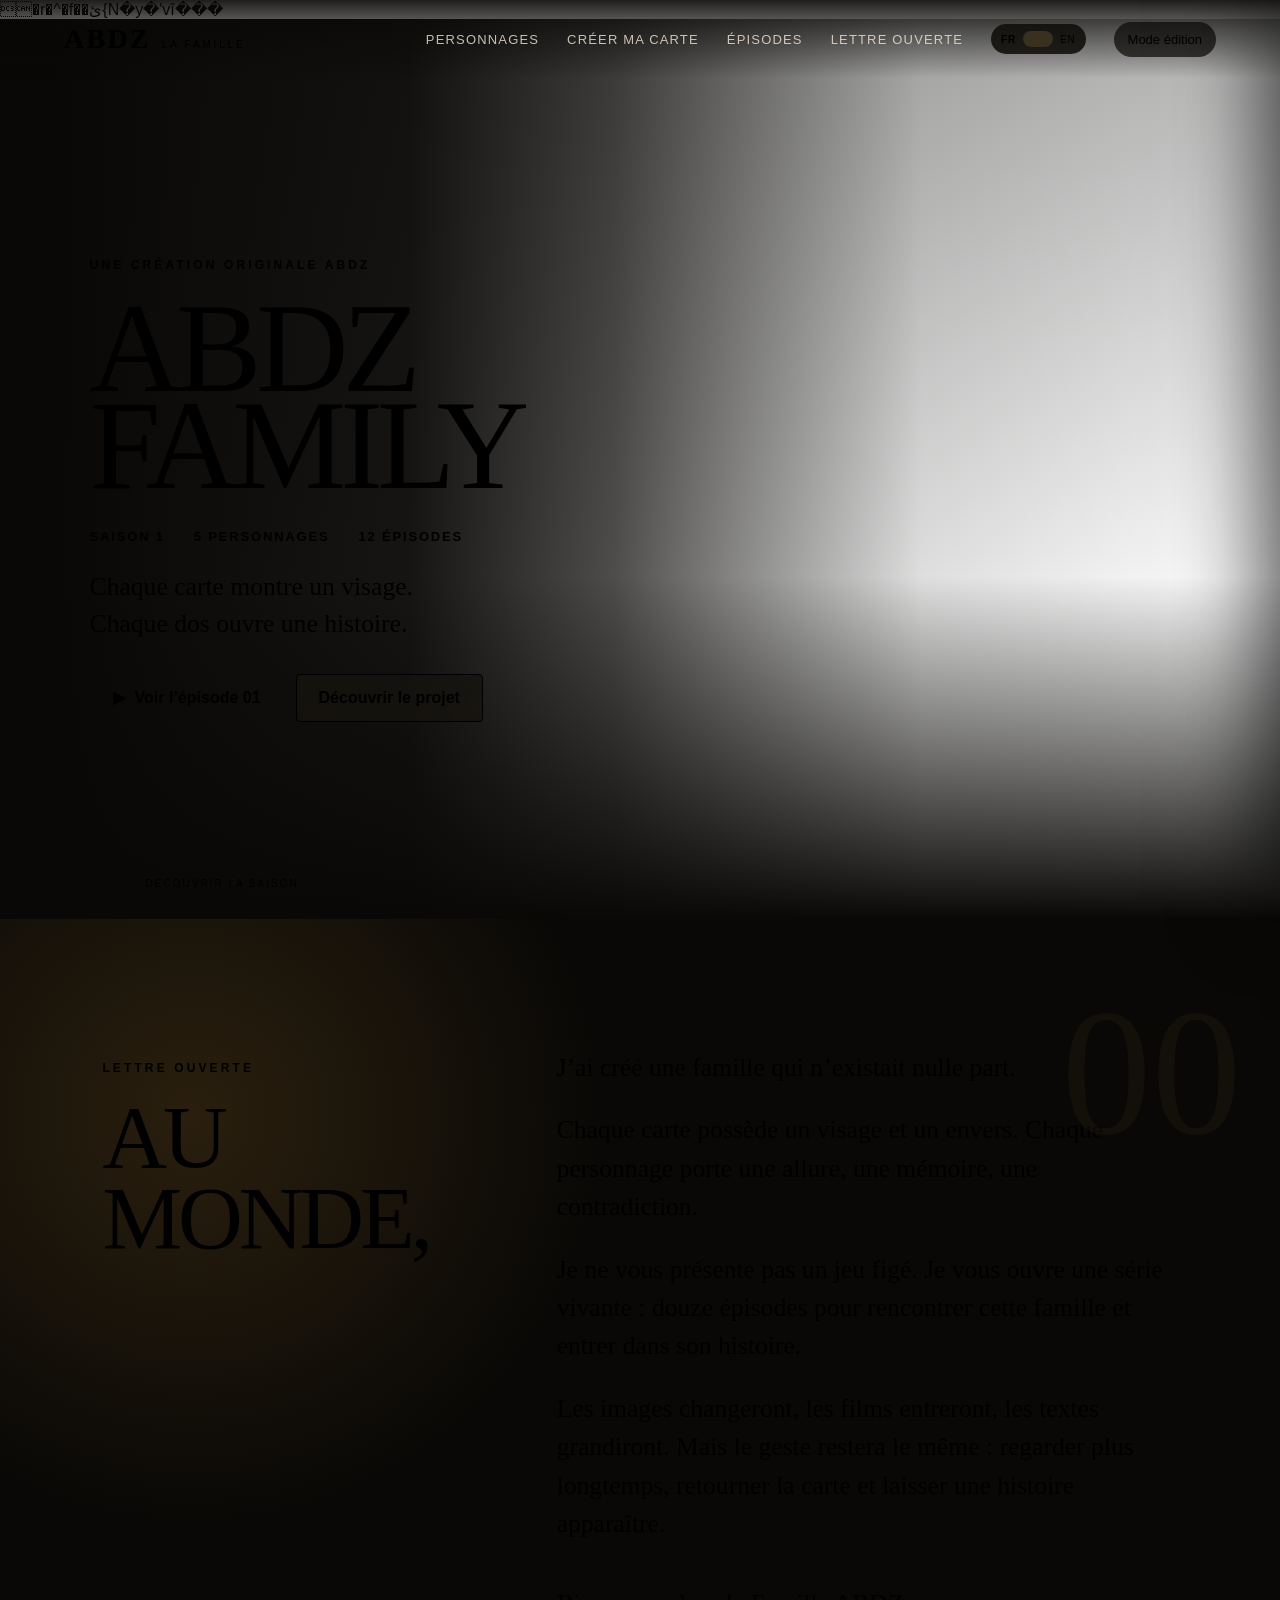
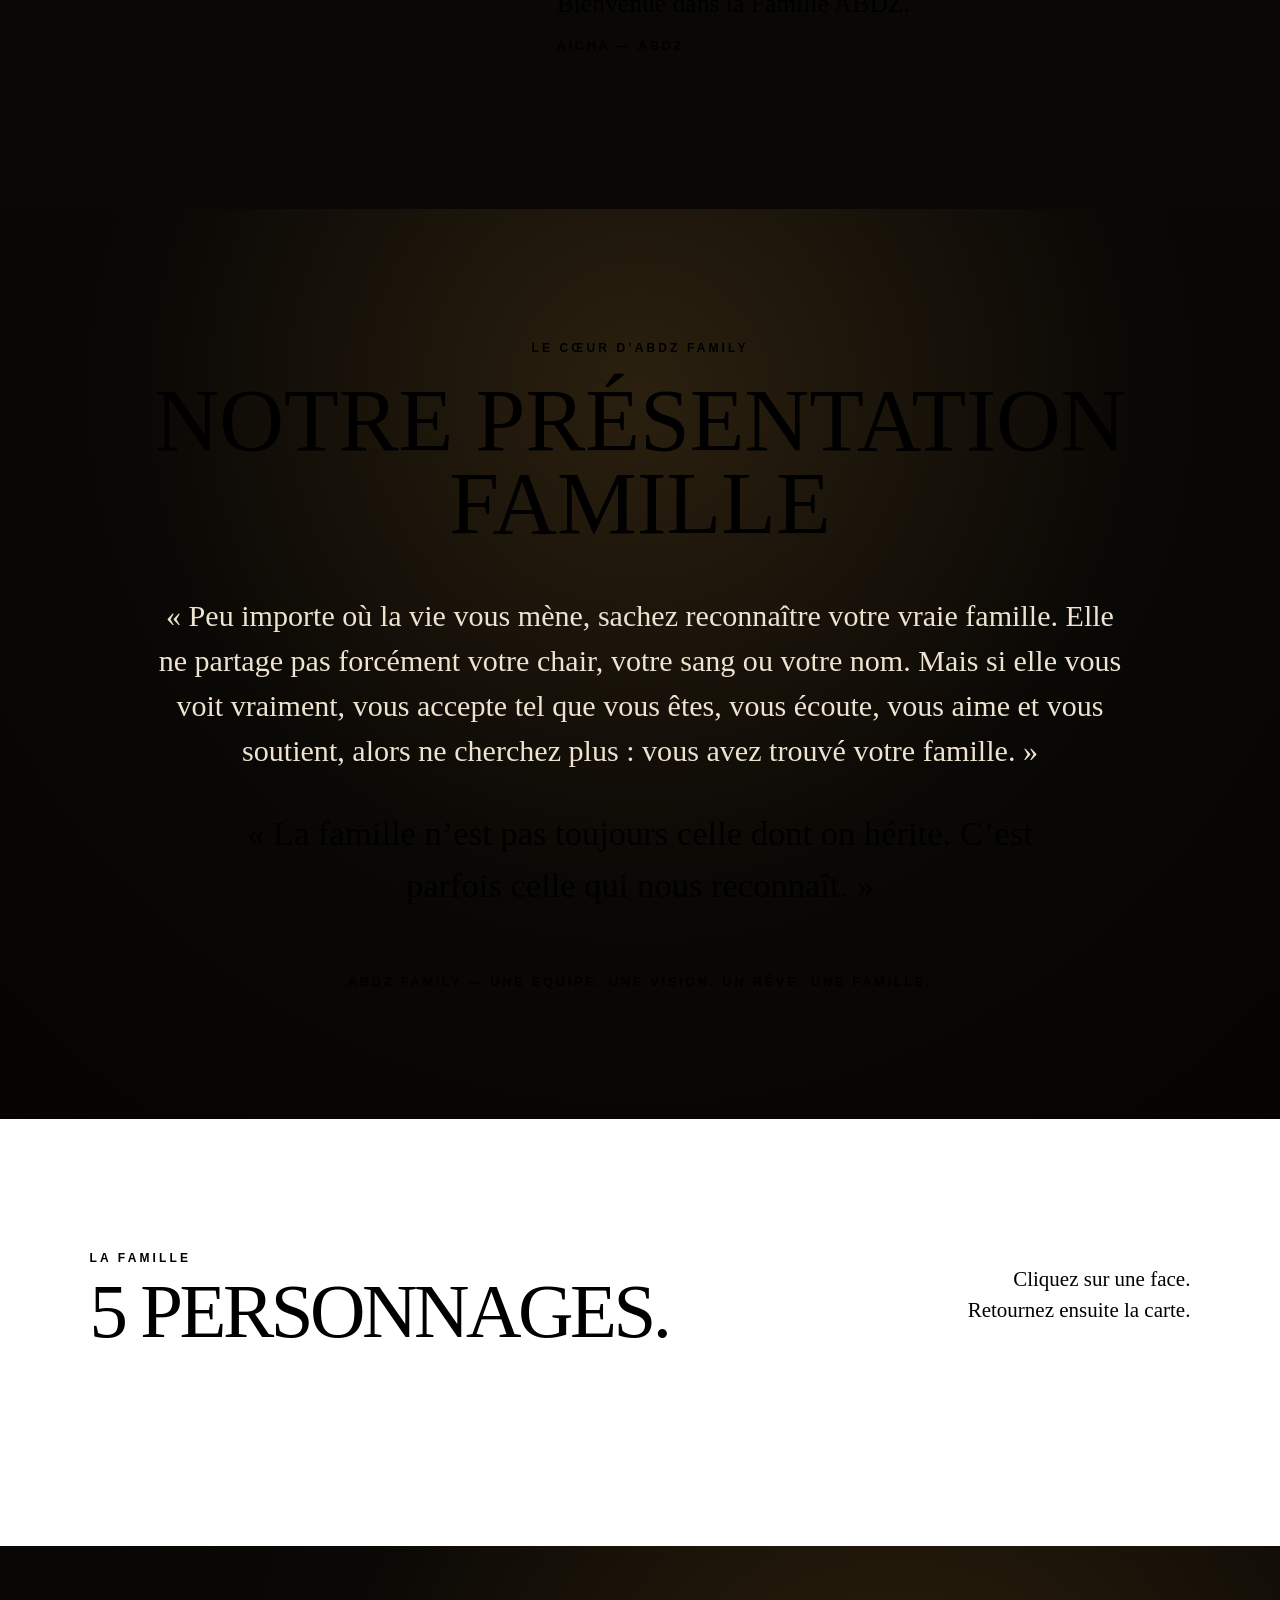
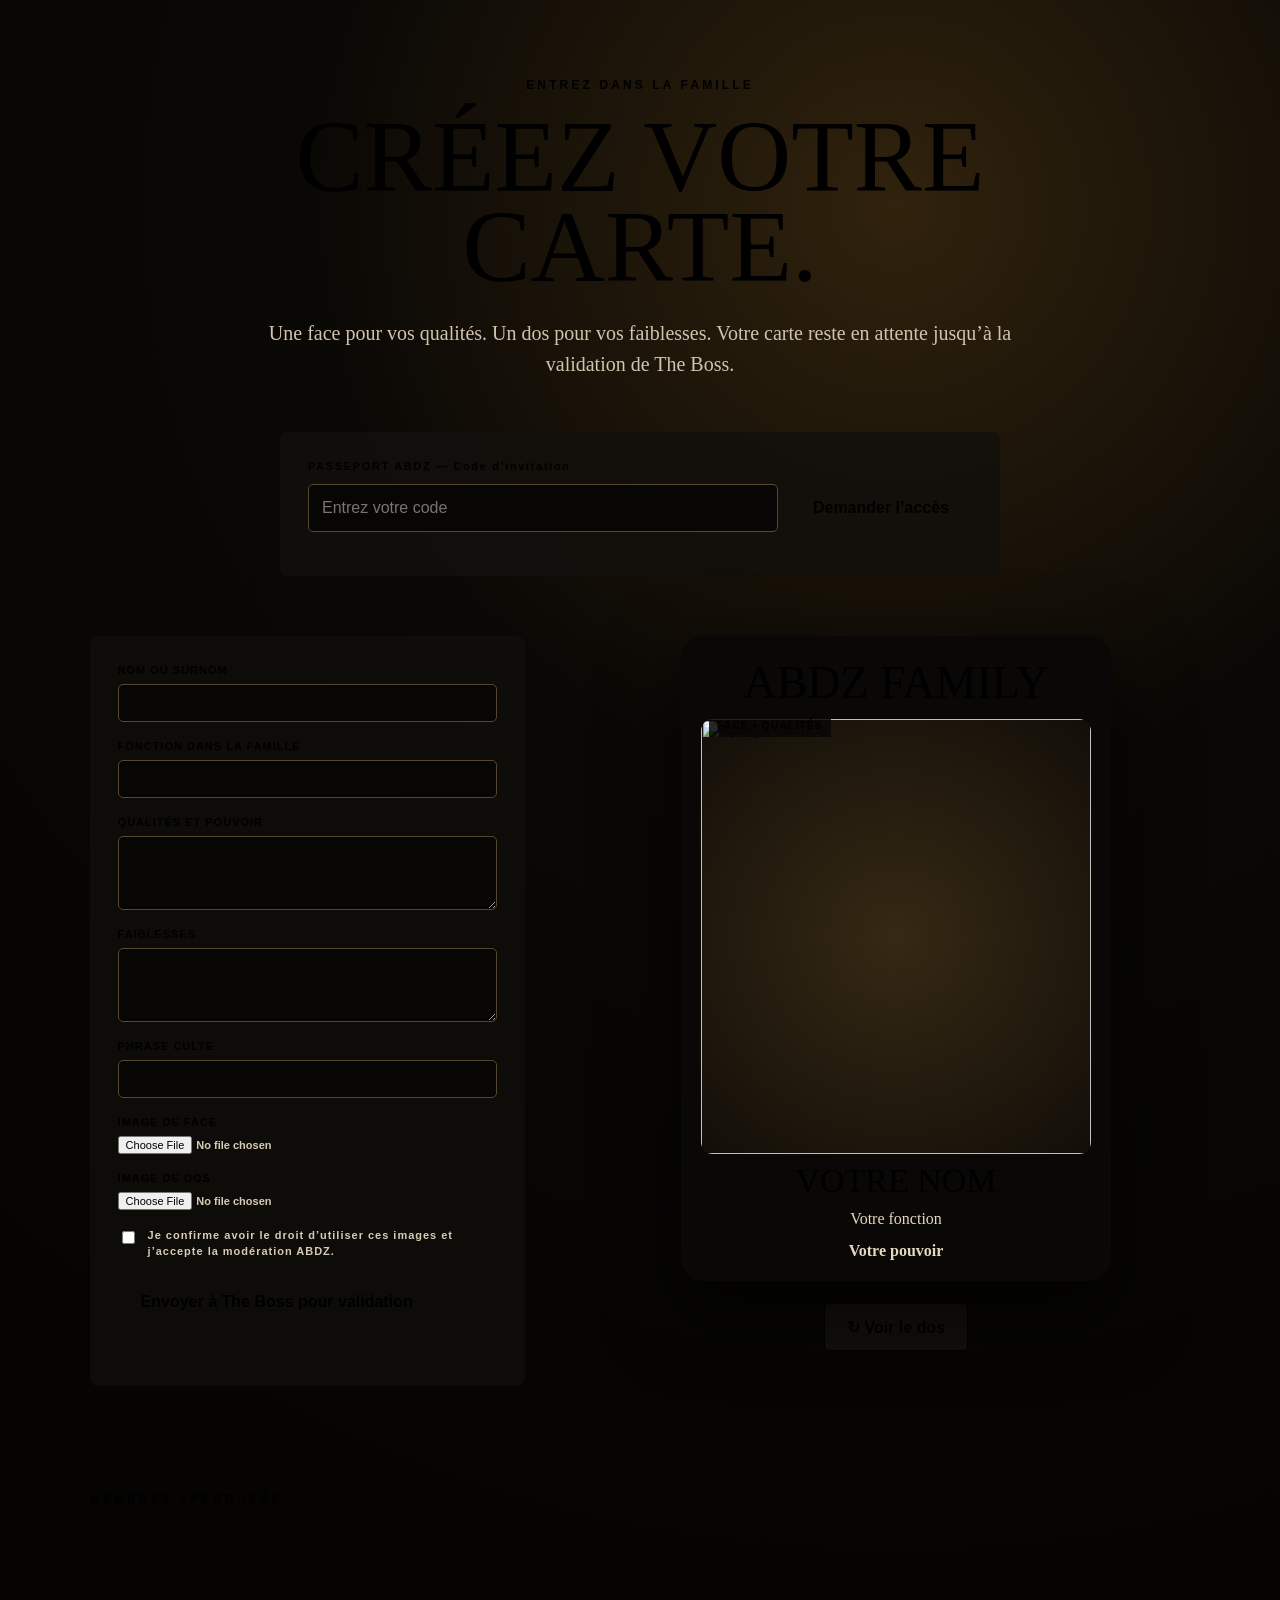
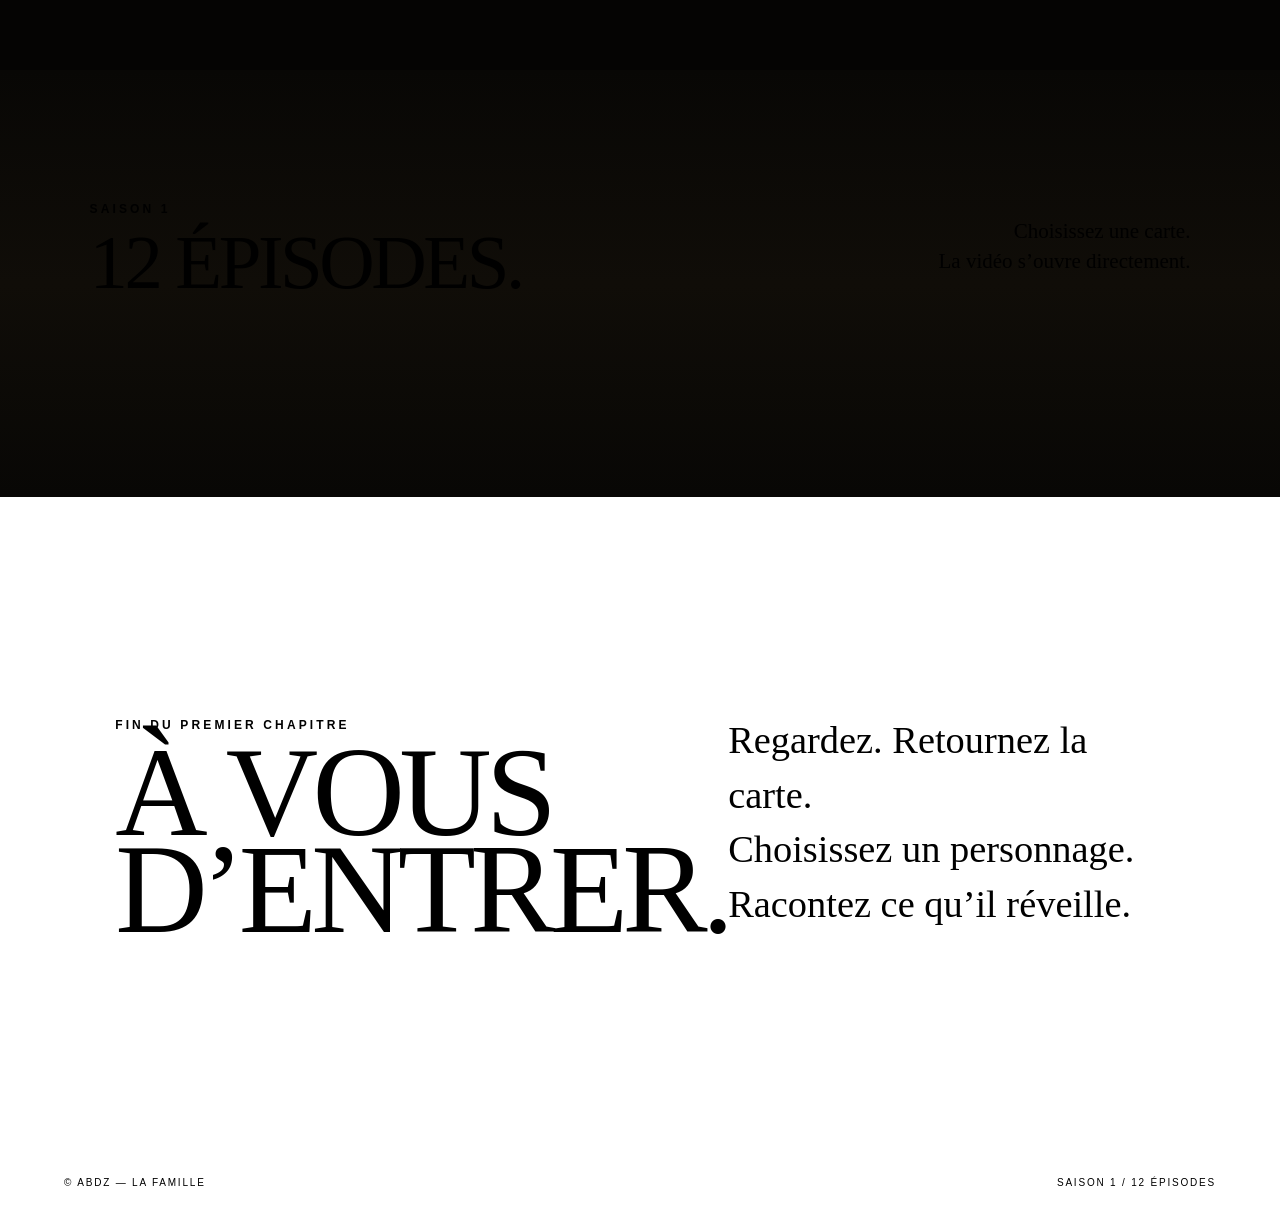
==== abdz-family/index.html @ bd2bf6c5 "Publier ABDZ FAMILY" ====
�r�^�f��ئ{N�y�'vî���<!doctype html>
<html lang="fr">
<head>
  <meta charset="utf-8">
  <meta name="viewport" content="width=device-width, initial-scale=1">
  <meta name="theme-color" content="#090806">
  <title>ABDZ FAMILY — Saison 1</title>
  <link rel="stylesheet" href="systeme/styles.css">
</head>
<body data-system-root="systeme/">
  <header class="topbar">
    <a class="brand" href="#accueil" aria-label="Retour à l’accueil">
      <span>ABDZ</span><small>LA FAMILLE</small>
    </a>
    <nav aria-label="Navigation principale">
      <a id="nav-characters" href="#personnages">Personnages</a>
      <a id="nav-passport" href="#passeport-abdz">Créer ma carte</a>
      <a id="nav-episodes" href="#episodes">Épisodes</a>
      <a id="nav-letter" href="#lettre">Lettre ouverte</a>
      <button id="language-toggle" class="language-toggle" type="button" aria-label="Switch to English"><span>FR</span><i></i><span>EN</span></button>
      <button id="edit-toggle" class="edit-toggle" type="button">Mode édition</button>
    </nav>
  </header>

  <main>
    <section id="accueil" class="hero" aria-labelledby="hero-title">
      <div class="hero-backdrop"></div>
      <div class="hero-content">
        <p id="hero-eyebrow" class="eyebrow">UNE CRÉATION ORIGINALE ABDZ</p>
        <h1 id="hero-title">ABDZ<br><span>FAMILY</span></h1>
        <p id="hero-meta" class="hero-meta">SAISON 1 <i></i> 5 PERSONNAGES <i></i> 12 ÉPISODES</p>
        <p id="hero-copy" class="hero-copy">Chaque carte montre un visage.<br>Chaque dos ouvre une histoire.</p>
        <div class="hero-actions">
          <button id="hero-watch" class="primary" data-open-video="1" type="button"><b>▶</b> Voir l’épisode 01</button>
          <a id="hero-discover" class="secondary" href="#lettre">Découvrir le projet</a>
        </div>
      </div>
      <div id="scroll-cue" class="scroll-cue" aria-hidden="true"><span></span>Découvrir la saison</div>
    </section>

    <section id="lettre" class="letter-section">
      <div class="section-number">00</div>
      <div class="letter-heading">
        <p id="letter-eyebrow" class="eyebrow">LETTRE OUVERTE</p>
        <h2 id="letter-title">AU MONDE,</h2>
      </div>
      <div id="letter-copy" class="letter-copy">
        <p>J’ai créé une famille qui n’existait nulle part.</p>
        <p>Chaque carte possède un visage et un envers. Chaque personnage porte une allure, une mémoire, une contradiction.</p>
        <p>Je ne vous présente pas un jeu figé. Je vous ouvre une série vivante : douze épisodes pour rencontrer cette famille et entrer dans son histoire.</p>
        <p>Les images changeront, les films entreront, les textes grandiront. Mais le geste restera le même : regarder plus longtemps, retourner la carte et laisser une histoire apparaître.</p>
        <p class="signature">Bienvenue dans la Famille ABDZ.<br><strong>AICHA — ABDZ</strong></p>
      </div>
    </section>

    <section id="presentation-famille" class="family-message-section" aria-labelledby="family-message-title">
      <p id="family-message-eyebrow" class="eyebrow">LE CŒUR D’ABDZ FAMILY</p>
      <h2 id="family-message-title">NOTRE PRÉSENTATION FAMILLE</h2>
      <div id="family-message-copy" class="family-message-copy">
        <p>« Peu importe où la vie vous mène, sachez reconnaître votre vraie famille. Elle ne partage pas forcément votre chair, votre sang ou votre nom. Mais si elle vous voit vraiment, vous accepte tel que vous êtes, vous écoute, vous aime et vous soutient, alors ne cherchez plus : vous avez trouvé votre famille. »</p>
        <p>« La famille n’est pas toujours celle dont on hérite. C’est parfois celle qui nous reconnaît. »</p>
      </div>
      <p id="family-message-signature" class="family-message-signature">ABDZ FAMILY — Une équipe. Une vision. Un rêve. Une famille.</p>
    </section>

    <section id="personnages" class="episodes-section" aria-labelledby="characters-title">
      <div class="section-head">
        <div>
          <p id="characters-eyebrow" class="eyebrow">LA FAMILLE</p>
          <h2 id="characters-title">5 PERSONNAGES.</h2>
        </div>
        <p id="characters-intro">Cliquez sur une face.<br>Retournez ensuite la carte.</p>
      </div>
      <div id="character-grid" class="episode-grid"></div>
    </section>

    <section id="passeport-abdz" class="passport-section" aria-labelledby="passport-title">
      <div class="passport-heading">
        <p class="eyebrow">ENTREZ DANS LA FAMILLE</p>
        <h2 id="passport-title">CRÉEZ VOTRE CARTE.</h2>
        <p>Une face pour vos qualités. Un dos pour vos faiblesses. Votre carte reste en attente jusqu’à la validation de The Boss.</p>
      </div>

      <div id="passport-gate" class="passport-gate">
        <label for="passport-code">PASSEPORT ABDZ — Code d’invitation</label>
        <div>
          <input id="passport-code" type="password" maxlength="40" autocomplete="off" placeholder="Entrez votre code">
          <button id="passport-unlock" class="primary" type="button">Demander l’accès</button>
        </div>
        <p id="passport-gate-status" role="status"></p>
      </div>

      <div id="passport-creator" class="passport-creator" hidden>
        <form id="passport-form">
          <label>Nom ou surnom<input id="passport-name" type="text" maxlength="50" required></label>
          <label>Fonction dans la famille<input id="passport-role" type="text" maxlength="80" required></label>
          <label>Qualités et pouvoir<textarea id="passport-qualities" rows="4" maxlength="500" required></textarea></label>
          <label>Faiblesses<textarea id="passport-weaknesses" rows="4" maxlength="500" required></textarea></label>
          <label>Phrase culte<input id="passport-quote" type="text" maxlength="160" required></label>
          <label class="passport-file">Image de face<input id="passport-face-image" type="file" accept="image/*" required></label>
          <label class="passport-file">Image de dos<input id="passport-back-image" type="file" accept="image/*" required></label>
          <label class="passport-consent"><input id="passport-consent" type="checkbox" required> Je confirme avoir le droit d’utiliser ces images et j’accepte la modération ABDZ.</label>
          <button id="passport-submit" class="primary" type="submit">Envoyer à The Boss pour validation</button>
          <p id="passport-submit-status" role="status"></p>
        </form>

        <div class="passport-preview-area">
          <div id="passport-preview-card" class="passport-preview-card" data-side="face">
            <div class="passport-preview-side passport-preview-face">
              <span>FACE • QUALITÉS</span>
              <img id="passport-face-preview" alt="Aperçu de face">
              <h3 id="passport-preview-name">VOTRE NOM</h3>
              <p id="passport-preview-role">Votre fonction</p>
              <strong id="passport-preview-qualities">Votre pouvoir</strong>
            </div>
            <div class="passport-preview-side passport-preview-back">
              <span>DOS • FAIBLESSES</span>
              <img id="passport-back-preview" alt="Aperçu de dos">
              <h3 id="passport-preview-name-back">VOTRE NOM</h3>
              <p id="passport-preview-weaknesses">Vos faiblesses</p>
              <strong id="passport-preview-quote">« Votre phrase culte »</strong>
            </div>
          </div>
          <button id="passport-flip" class="secondary" type="button">↻ Voir le dos</button>
        </div>
      </div>

      <div class="passport-gallery-wrap">
        <p class="eyebrow">MEMBRES APPROUVÉS</p>
        <div id="passport-approved-gallery" class="passport-approved-gallery"></div>
      </div>
    </section>

    <section id="episodes" class="video-episodes-section" aria-labelledby="episodes-title">
      <div class="section-head">
        <div>
          <p id="episodes-eyebrow" class="eyebrow">SAISON 1</p>
          <h2 id="episodes-title">12 ÉPISODES.</h2>
        </div>
        <p id="episodes-intro">Choisissez une carte.<br>La vidéo s’ouvre directement.</p>
      </div>
      <div id="video-episode-grid" class="video-episode-grid"></div>
    </section>

    <section class="finale">
      <div>
        <p id="finale-eyebrow" class="eyebrow">FIN DU PREMIER CHAPITRE</p>
        <h2 id="finale-title">À VOUS<br>D’ENTRER.</h2>
      </div>
      <p id="finale-copy">Regardez. Retournez la carte.<br>Choisissez un personnage.<br>Racontez ce qu’il réveille.</p>
    </section>
  </main>

  <footer>
    <span id="footer-brand">© ABDZ — LA FAMILLE</span>
    <span id="footer-season">SAISON 1 / 12 ÉPISODES</span>
  </footer>

  <dialog id="episode-dialog" class="episode-dialog">
    <button id="dialog-close" class="dialog-close" type="button" aria-label="Fermer">×</button>
    <div class="dialog-media" id="dialog-media"></div>
    <div class="dialog-info">
      <p id="dialog-kicker" class="eyebrow"></p>
      <div class="dialog-number" id="dialog-number"></div>
      <h2 id="dialog-title"></h2>
      <p id="dialog-description" class="dialog-description"></p>
      <div class="dialog-actions">
        <button id="flip-card" class="primary" type="button">↻ Retourner la carte</button>
      </div>
    </div>
  </dialog>

  <dialog id="video-dialog" class="video-dialog">
    <button id="video-dialog-close" class="dialog-close" type="button" aria-label="Fermer le lecteur">×</button>
    <div id="video-player-stage" class="video-player-stage"></div>
    <div class="video-player-info">
      <p id="video-dialog-kicker" class="eyebrow"></p>
      <h2 id="video-dialog-title"></h2>
      <p id="video-dialog-summary"></p>
      <button id="next-video-episode" class="secondary" type="button">Épisode suivant →</button>
    </div>
  </dialog>

  <aside id="editor" class="editor" aria-hidden="true">
    <div class="editor-head">
      <div>
        <p class="eyebrow">VOTRE ESPACE</p>
        <h2>MODE ÉDITION</h2>
      </div>
      <button id="editor-close" type="button" aria-label="Fermer l’éditeur">×</button>
    </div>
    <p class="editor-intro">Vous avez la main sur toute la série : bannière, lettre ouverte, personnages, affiches, résumés et vidéos des 12 épisodes. Les changements restent enregistrés sur cet ordinateur.</p>
    <div class="editor-savebar">
      <div><strong>SAUVEGARDE</strong><span id="save-status">Tous les changements sont conservés</span></div>
      <button id="save-all" class="primary" type="button">ENREGISTRER TOUT</button>
    </div>
    <details class="editor-section" open>
      <summary>Textes généraux et bannière</summary>
      <label>Titre de la série
        <input id="edit-hero-title" type="text" maxlength="80">
      </label>
      <label>Phrase d’introduction
        <textarea id="edit-hero-copy" rows="3" maxlength="300"></textarea>
      </label>
      <label>Titre de la lettre ouverte
        <input id="edit-letter-title" type="text" maxlength="80">
      </label>
      <label>Lettre ouverte complète
        <textarea id="edit-letter-copy" rows="12" maxlength="5000"></textarea>
      </label>
      <label>Titre de notre présentation famille
        <input id="edit-family-message-title" type="text" maxlength="100">
      </label>
      <label>Message de notre présentation famille
        <textarea id="edit-family-message-copy" rows="10" maxlength="5000"></textarea>
      </label>
      <label>Signature de notre présentation famille
        <input id="edit-family-message-signature" type="text" maxlength="200">
      </label>
      <label>Titre de fin
        <input id="edit-finale-title" type="text" maxlength="100">
      </label>
      <label>Texte de fin
        <textarea id="edit-finale-copy" rows="4" maxlength="500"></textarea>
      </label>
      <div class="language-editor-block">
        <strong>VERSION ANGLAISE</strong>
        <label>Series title (EN)<input id="edit-hero-title-en" type="text" maxlength="80"></label>
        <label>Introduction (EN)<textarea id="edit-hero-copy-en" rows="3" maxlength="300"></textarea></label>
        <label>Open letter title (EN)<input id="edit-letter-title-en" type="text" maxlength="80"></label>
        <label>Full open letter (EN)<textarea id="edit-letter-copy-en" rows="12" maxlength="5000"></textarea></label>
        <label>Family presentation title (EN)<input id="edit-family-message-title-en" type="text" maxlength="100"></label>
        <label>Family presentation message (EN)<textarea id="edit-family-message-copy-en" rows="10" maxlength="5000"></textarea></label>
        <label>Family presentation signature (EN)<input id="edit-family-message-signature-en" type="text" maxlength="200"></label>
        <label>Final title (EN)<input id="edit-finale-title-en" type="text" maxlength="100"></label>
        <label>Final text (EN)<textarea id="edit-finale-copy-en" rows="4" maxlength="500"></textarea></label>
      </div>
      <label class="upload-label">Bannière de toute la famille
        <input id="edit-banner" type="file" accept="image/*">
        <span>Choisir une nouvelle bannière</span>
      </label>
      <div id="banner-status" class="media-status">Bannière Famille ABDZ utilisée</div>
      <label class="upload-label">Bannière anglaise de toute la famille
        <input id="edit-banner-en" type="file" accept="image/*">
        <span>Choisir une nouvelle bannière anglaise</span>
      </label>
      <div id="banner-status-en" class="media-status">Bannière anglaise ABDZ FAMILY utilisée</div>
      <button id="save-general" class="primary wide" type="button">Enregistrer les textes généraux</button>
      <button id="clear-banner" class="editor-link" type="button">Revenir à la bannière originale</button>
      <button id="clear-banner-en" class="editor-link" type="button">Revenir à la bannière anglaise originale</button>
    </details>
    <details class="editor-section" open>
      <summary>Cartes des 5 personnages</summary>
    <label>Face ou dos
      <select id="edit-episode"></select>
    </label>
    <div class="order-controls">
      <span>Déplacer ce personnage</span>
      <button id="move-character-left" type="button">← Vers la gauche</button>
      <button id="move-character-right" type="button">Vers la droite →</button>
    </div>
    <label>Nom affiché
      <input id="edit-title" type="text" maxlength="80">
    </label>
    <label>Texte visible sur la carte
      <input id="edit-kicker" type="text" maxlength="100">
    </label>
    <label>Présentation complète de la carte
      <textarea id="edit-description" rows="7" maxlength="900"></textarea>
    </label>
    <div class="language-editor-block">
      <strong>VERSION ANGLAISE DE LA CARTE</strong>
      <label>Name (EN)<input id="edit-title-en" type="text" maxlength="80"></label>
      <label>Card text (EN)<input id="edit-kicker-en" type="text" maxlength="100"></label>
      <label>Full presentation (EN)<textarea id="edit-description-en" rows="7" maxlength="900"></textarea></label>
    </div>
    <label class="upload-label">Image ou vidéo
      <input id="edit-media" type="file" accept="image/*,video/*">
      <span>Choisir un fichier</span>
    </label>
    <div id="media-status" class="media-status">Visuel original utilisé</div>
    <label class="upload-label">Image ou vidéo anglaise
      <input id="edit-media-en" type="file" accept="image/*,video/*">
      <span>Choisir le fichier anglais</span>
    </label>
    <div id="media-status-en" class="media-status">Carte anglaise ABDZ FAMILY utilisée</div>
    <button id="save-episode" class="primary wide" type="button">Enregistrer la carte</button>
    <button id="clear-media" class="editor-link" type="button">Revenir au visuel original</button>
    <button id="clear-media-en" class="editor-link" type="button">Revenir au visuel anglais original</button>
    </details>
    <details class="editor-section" open>
      <summary>Les 12 épisodes vidéo</summary>
      <label>Épisode vidéo
        <select id="edit-video-episode"></select>
      </label>
      <label>Titre de l’épisode
        <input id="edit-video-title" type="text" maxlength="100">
      </label>
      <label>Résumé
        <textarea id="edit-video-summary" rows="5" maxlength="1200"></textarea>
      </label>
      <div class="language-editor-block">
        <strong>VERSION ANGLAISE DE L’ÉPISODE</strong>
        <label>Episode title (EN)<input id="edit-video-title-en" type="text" maxlength="100"></label>
        <label>Summary (EN)<textarea id="edit-video-summary-en" rows="5" maxlength="1200"></textarea></label>
      </div>
      <label class="upload-label">Carte, affiche ou visuel de votre choix
        <input id="edit-video-poster" type="file" accept="image/*">
        <span>Choisir le visuel de l’épisode</span>
      </label>
      <div id="video-poster-status" class="media-status">Affiche proposée utilisée</div>
      <label class="upload-label">Vidéo de l’épisode
        <input id="edit-video-file" type="file" accept="video/*">
        <span>Choisir une vidéo</span>
      </label>
      <div id="video-file-status" class="media-status">Aucune vidéo enregistrée</div>
      <button id="save-video-episode" class="primary wide" type="button">Enregistrer l’épisode vidéo</button>
      <button id="clear-video-poster" class="editor-link" type="button">Revenir à l’affiche proposée</button>
      <button id="clear-video-file" class="editor-link" type="button">Retirer la vidéo</button>
    </details>
    <details class="editor-section" open>
      <summary>Passeport ABDZ — Administration The Boss</summary>
      <label>Code d’invitation
        <input id="edit-passport-code" type="text" maxlength="40">
      </label>
      <button id="save-passport-code" class="primary wide" type="button">Enregistrer le code d’invitation</button>
      <p class="media-status">Aucune carte ne devient publique sans votre approbation.</p>
      <div id="passport-admin-queue" class="passport-admin-queue"></div>
    </details>
    <hr>
    <div class="editor-tools">
      <button id="export-content" type="button">Exporter les textes</button>
      <label class="import-button">Importer les textes<input id="import-content" type="file" accept="application/json"></label>
      <button id="reset-content" class="danger" type="button">Réinitialiser la saison</button>
    </div>
  </aside>

  <div id="editor-shade" class="editor-shade"></div>
  <div id="toast" class="toast" role="status" aria-live="polite"></div>
  <script src="systeme/app.js"></script>
</body>
</html>
---- abdz-family/systeme/styles.css ----
�r�^�f��ئ{]ly�'vî���:root {
  --black: #090806;
  --ink: #11100d;
  --gold: #d6a84a;
  --gold-light: #f3d58b;
  --cream: #f5ead2;
  --muted: #a69a84;
  --line: rgba(214, 168, 74, .28);
  --danger: #d54437;
}

* { box-sizing: border-box; }
html { scroll-behavior: smooth; background: var(--black); }
body {
  margin: 0;
  background: var(--black);
  color: var(--cream);
  font-family: "Segoe UI", Arial, sans-serif;
  overflow-x: hidden;
}
button, input, textarea, select { font: inherit; }
button, a { -webkit-tap-highlight-color: transparent; }
a { color: inherit; text-decoration: none; }

.topbar {
  position: fixed;
  z-index: 50;
  inset: 0 0 auto;
  height: 78px;
  display: flex;
  align-items: center;
  justify-content: space-between;
  padding: 0 5vw;
  background: linear-gradient(#090806e8, transparent);
  transition: background .3s ease;
}
.brand { display: flex; align-items: baseline; gap: 11px; color: var(--gold-light); }
.brand span { font-family: Georgia, serif; font-size: 28px; font-weight: 800; letter-spacing: .08em; }
.brand small { font-size: 10px; letter-spacing: .28em; }
.topbar nav { display: flex; align-items: center; gap: 28px; font-size: 13px; letter-spacing: .09em; text-transform: uppercase; }
.topbar nav a { color: #eee4d2; opacity: .82; }
.topbar nav a:hover { opacity: 1; color: var(--gold-light); }
.edit-toggle {
  border: 1px solid var(--line);
  background: #0c0b08b8;
  color: var(--gold-light);
  padding: 10px 14px;
  border-radius: 999px;
  cursor: pointer;
}
.language-toggle { display: inline-flex; align-items: center; gap: 7px; padding: 7px 10px; border: 1px solid var(--line); border-radius: 999px; background: #0c0b08d9; color: var(--cream); cursor: pointer; font-size: 10px; letter-spacing: .08em; }
.language-toggle i { position: relative; width: 30px; height: 16px; border-radius: 999px; background: #3a3020; }
.language-toggle i::after { content: ""; position: absolute; left: 2px; top: 2px; width: 12px; height: 12px; border-radius: 50%; background: var(--gold-light); transition: transform .25s ease; }
.language-toggle.is-english i::after { transform: translateX(14px); }
.language-toggle span:first-child, .language-toggle.is-english span:last-child { color: var(--gold-light); font-weight: 800; }
.language-toggle.is-english span:first-child { color: var(--muted); font-weight: 400; }

.hero {
  position: relative;
  min-height: 100vh;
  display: flex;
  align-items: center;
  padding: 120px 7vw 90px;
  isolation: isolate;
  overflow: hidden;
}
.hero-backdrop {
  position: absolute;
  z-index: -2;
  inset: 0;
  background-image: url("assets/cards/famille-face.png");
  background-size: auto 94%;
  background-position: right center;
  background-repeat: no-repeat;
  filter: saturate(.82) contrast(1.08);
  transform: none;
}
.hero::before {
  content: "";
  position: absolute;
  z-index: -1;
  inset: 0;
  background:
    linear-gradient(90deg, #090806 4%, #090806f2 32%, #090806b8 48%, #09080622 72%, transparent 100%),
    linear-gradient(0deg, #090806 0%, transparent 38%, #0908064a 100%);
}
.hero-content { max-width: 690px; animation: rise .9s ease both; }
.eyebrow { color: var(--gold); font-size: 12px; font-weight: 800; letter-spacing: .26em; text-transform: uppercase; }
.hero h1, .section-head h2, .letter-heading h2, .finale h2, .dialog-info h2 {
  font-family: Georgia, "Times New Roman", serif;
  font-weight: 500;
  letter-spacing: -.045em;
  margin: 0;
}
.hero h1 { font-size: clamp(76px, 10vw, 148px); line-height: .76; margin: 28px 0 34px; }
.hero h1 span { color: var(--gold-light); }
.hero-meta { display: flex; align-items: center; gap: 12px; font-size: 13px; font-weight: 700; letter-spacing: .14em; }
.hero-meta i { display: block; width: 5px; height: 5px; border-radius: 50%; background: var(--gold); }
.hero-copy { margin: 24px 0 32px; font-family: Georgia, serif; font-size: clamp(20px, 2vw, 29px); line-height: 1.45; }
.hero-actions, .dialog-actions { display: flex; gap: 12px; flex-wrap: wrap; }
.primary, .secondary {
  display: inline-flex;
  align-items: center;
  justify-content: center;
  min-height: 48px;
  border-radius: 4px;
  padding: 0 22px;
  border: 1px solid transparent;
  cursor: pointer;
  font-weight: 750;
}
.primary { background: var(--cream); color: var(--black); }
.primary:hover { background: var(--gold-light); }
.primary b { margin-right: 10px; }
.secondary { background: #17140fc7; color: var(--cream); border-color: var(--line); }
.secondary:hover { border-color: var(--gold); color: var(--gold-light); }
.scroll-cue { position: absolute; bottom: 30px; left: 7vw; color: var(--muted); font-size: 10px; letter-spacing: .2em; text-transform: uppercase; }
.scroll-cue span { display: inline-block; width: 44px; height: 1px; margin-right: 12px; background: var(--gold); vertical-align: middle; }

.letter-section {
  position: relative;
  display: grid;
  grid-template-columns: minmax(260px, .85fr) minmax(420px, 1.5fr);
  gap: 8vw;
  padding: 130px 8vw;
  border-top: 1px solid var(--line);
  background: radial-gradient(circle at 15% 22%, #2a1f0e 0, #090806 32%);
  overflow: hidden;
}
.section-number { position: absolute; right: 3vw; top: 50px; font-family: Georgia, serif; font-size: 180px; color: #d6a84a0d; }
.letter-heading h2 { margin-top: 22px; font-size: clamp(58px, 7vw, 110px); line-height: .9; }
.letter-heading h2::after { content: ""; display: block; width: 95px; height: 3px; margin-top: 30px; background: var(--gold); }
.letter-copy { font-family: Georgia, serif; font-size: clamp(20px, 2vw, 29px); line-height: 1.5; }
.letter-copy p { margin: 0 0 24px; }
.letter-copy .signature { color: var(--gold-light); margin-top: 42px; }
.letter-copy strong { display: inline-block; margin-top: 12px; font-family: "Segoe UI", sans-serif; font-size: 13px; letter-spacing: .2em; }

.family-message-section {
  position: relative;
  padding: 120px 12vw 130px;
  border-top: 1px solid var(--line);
  border-bottom: 1px solid var(--line);
  background: radial-gradient(circle at 50% 20%, #2b200f 0, #0a0805 52%, #050403 100%);
  text-align: center;
}
.family-message-section h2 {
  max-width: 1050px;
  margin: 24px auto 50px;
  color: var(--cream);
  font-family: Georgia, serif;
  font-size: clamp(48px, 7vw, 100px);
  font-weight: 500;
  line-height: .92;
}
.family-message-copy { max-width: 1080px; margin: 0 auto; font-family: Georgia, serif; }
.family-message-copy p { margin: 0 auto 34px; color: #eee3d0; font-size: clamp(22px, 2.35vw, 36px); line-height: 1.5; }
.family-message-copy p + p { max-width: 850px; color: var(--gold-light); font-size: clamp(24px, 2.7vw, 40px); }
.family-message-signature { margin: 62px auto 0; color: var(--gold); font-size: 13px; font-weight: 800; letter-spacing: .2em; text-transform: uppercase; }

.episodes-section { padding: 120px 5vw 150px; }
.section-head { display: flex; justify-content: space-between; gap: 40px; align-items: end; margin: 0 2vw 50px; }
.section-head h2 { font-size: clamp(48px, 6vw, 92px); line-height: .9; }
.section-head > p { color: var(--muted); font-family: Georgia, serif; font-size: 21px; line-height: 1.45; text-align: right; }
.episode-grid { display: grid; grid-template-columns: repeat(5, minmax(0, 1fr)); gap: 18px; }
.episode-card {
  position: relative;
  min-height: 0;
  overflow: hidden;
  border: 1px solid var(--line);
  border-radius: 8px;
  background: #12100c;
  cursor: pointer;
  isolation: isolate;
  box-shadow: 0 20px 45px #0006;
  transition: transform .35s ease, border-color .35s ease;
}
.episode-card:hover { transform: translateY(-8px); border-color: var(--gold); }
.episode-card[draggable="true"] { cursor: grab; }
.episode-card.dragging { opacity: .45; transform: scale(.97); }
.episode-card.drag-target { border-color: var(--gold-light); box-shadow: 0 0 0 3px #d6a84a55; }
.episode-card::after { display: none; }
.episode-card img, .episode-card video { width: 100%; height: 100%; object-fit: contain; transition: transform .6s ease; }
.episode-card:hover img, .episode-card:hover video { transform: scale(1.035); }
.episode-media { position: relative; width: 100%; aspect-ratio: 4 / 5; padding: 8px; background: #070604; }
.episode-badge { position: absolute; z-index: 2; top: 16px; left: 16px; padding: 7px 9px; border-radius: 3px; background: #070604d9; color: var(--gold-light); font-size: 10px; font-weight: 800; letter-spacing: .14em; }
.episode-info { position: relative; z-index: 2; min-height: 122px; padding: 16px 18px 18px; border-top: 1px solid var(--line); }
.episode-no { color: var(--gold); font-size: 12px; font-weight: 800; letter-spacing: .2em; }
.episode-info h3 { margin: 8px 0 5px; font-family: Georgia, serif; font-size: 27px; font-weight: 500; line-height: 1.05; }
.episode-info p { margin: 0; color: #c9bfae; font-size: 13px; line-height: 1.4; }

.video-episodes-section { padding: 120px 5vw 150px; background: linear-gradient(180deg, #080705 0%, #100d08 50%, #080705 100%); border-top: 1px solid var(--line); }
.video-episode-grid { display: grid; grid-template-columns: repeat(4, minmax(0, 1fr)); gap: 24px 18px; }
.video-episode-card { position: relative; overflow: hidden; border: 1px solid var(--line); border-radius: 8px; background: #12100c; cursor: pointer; transition: transform .3s ease, border-color .3s ease; }
.video-episode-card:hover { transform: translateY(-7px); border-color: var(--gold); }
.video-poster { position: relative; aspect-ratio: 16 / 9; overflow: hidden; background: #060504; }
.video-poster::after { content: ""; position: absolute; inset: 0; background: linear-gradient(0deg, #070604b8, transparent 65%); }
.video-poster img { width: 100%; height: 100%; object-fit: cover; transition: transform .45s ease; }
.video-episode-card:hover .video-poster img { transform: scale(1.045); }
.play-button { position: absolute; z-index: 3; left: 18px; top: 18px; width: 52px; height: 52px; border: 0; border-radius: 50%; background: var(--cream); color: var(--black); cursor: pointer; font-size: 18px; box-shadow: 0 10px 30px #0008; }
.video-card-info { min-height: 150px; padding: 18px 20px 22px; }
.video-card-info h3 { margin: 8px 0 8px; font-family: Georgia, serif; font-size: 26px; font-weight: 500; line-height: 1.05; }
.video-card-info p { display: -webkit-box; margin: 0; overflow: hidden; color: #c9bfae; font-size: 13px; line-height: 1.45; -webkit-line-clamp: 3; -webkit-box-orient: vertical; }

.video-dialog { width: min(1180px, calc(100vw - 40px)); max-width: none; height: min(700px, calc(100vh - 40px)); padding: 0; border: 1px solid var(--line); border-radius: 12px; background: #090806; color: var(--cream); overflow: hidden; }
.video-dialog[open] { display: grid; grid-template-columns: minmax(0, 2fr) minmax(320px, 1fr); animation: dialogIn .3s ease; }
.video-dialog::backdrop { background: #000d; backdrop-filter: blur(9px); }
.video-player-stage { position: relative; min-width: 0; min-height: 0; width: 100%; height: 100%; display: grid; place-items: center; overflow: hidden; background: #000; }
.video-player-stage video, .video-player-stage .player-poster { width: 100%; height: 100%; object-fit: contain; background: #000; }
.video-player-stage .player-poster { object-fit: contain; opacity: .48; filter: saturate(.7); background: radial-gradient(circle, #2d2518 0, #000 75%); }
.no-video-message { position: absolute; inset: 0; display: grid; place-content: center; gap: 8px; padding: 30px; text-align: center; }
.no-video-message span { color: var(--gold-light); font-size: 58px; }
.no-video-message strong { font-family: Georgia, serif; font-size: 32px; font-weight: 500; }
.no-video-message small { max-width: 500px; color: #d2c5af; font-size: 14px; }
.video-player-info { display: flex; flex-direction: column; justify-content: center; padding: 68px 34px 38px; overflow-y: auto; }
.video-player-info h2 { margin: 8px 0 12px; font-family: Georgia, serif; font-size: clamp(38px, 5vw, 64px); font-weight: 500; }
.video-player-info > p { max-width: 760px; color: #d5c9b6; font-family: Georgia, serif; font-size: 18px; line-height: 1.5; }

.passport-section { padding: 120px 7vw 140px; border-top: 1px solid var(--line); background: radial-gradient(circle at 70% 15%, #30220d 0, #0a0805 34%, #050403 80%); }
.passport-heading { max-width: 1050px; margin: 0 auto 52px; text-align: center; }
.passport-heading h2 { margin: 20px 0 26px; font-family: Georgia, serif; font-size: clamp(52px, 8vw, 110px); font-weight: 500; line-height: .88; }
.passport-heading > p:last-child { max-width: 780px; margin: 0 auto; color: #d1c4ae; font-family: Georgia, serif; font-size: 20px; line-height: 1.55; }
.passport-gate { max-width: 720px; margin: 0 auto 60px; padding: 28px; border: 1px solid var(--line); border-radius: 8px; background: #12100cd9; }
.passport-gate label { display: block; margin-bottom: 12px; color: var(--gold-light); font-size: 11px; font-weight: 800; letter-spacing: .15em; }
.passport-gate > div { display: flex; gap: 12px; }
.passport-gate input { flex: 1; min-width: 0; padding: 13px; border: 1px solid #55462d; border-radius: 5px; background: #070604; color: white; }
.passport-gate-status, #passport-submit-status { min-height: 20px; margin: 12px 0 0; color: var(--gold-light); }
.passport-creator { display: grid; grid-template-columns: minmax(300px, .85fr) minmax(320px, 1.15fr); gap: 6vw; max-width: 1250px; margin: 0 auto 90px; }
.passport-creator form { padding: 28px; border: 1px solid var(--line); border-radius: 8px; background: #100e0bcc; }
.passport-creator form > label { display: block; margin-bottom: 18px; color: var(--gold-light); font-size: 11px; font-weight: 800; letter-spacing: .09em; text-transform: uppercase; }
.passport-creator input[type="text"], .passport-creator textarea { display: block; width: 100%; margin-top: 8px; padding: 12px; border: 1px solid #55462d; border-radius: 5px; background: #070604; color: white; font: inherit; text-transform: none; }
.passport-creator textarea { resize: vertical; }
.passport-file input { display: block; width: 100%; margin-top: 8px; color: #d8cbb5; }
.passport-consent { display: flex !important; gap: 10px; align-items: flex-start; color: #d8cbb5 !important; line-height: 1.45; text-transform: none !important; }
.passport-preview-area { display: grid; justify-items: center; align-content: start; gap: 22px; perspective: 1600px; }
.passport-preview-card { position: relative; width: min(430px, 100%); aspect-ratio: 2 / 3; transform-style: preserve-3d; transition: transform .65s ease; }
.passport-preview-card[data-side="back"] { transform: rotateY(180deg); }
.passport-preview-side { position: absolute; inset: 0; display: grid; grid-template-rows: auto 1fr auto auto auto; gap: 10px; padding: 20px; overflow: hidden; border: 3px solid var(--gold); border-radius: 22px; background: #090806; box-shadow: 0 30px 80px #000b; backface-visibility: hidden; }
.passport-preview-side::before { content: "ABDZ FAMILY"; color: var(--gold); font-family: Georgia, serif; font-size: clamp(28px, 4vw, 46px); text-align: center; }
.passport-preview-side > span { position: absolute; z-index: 2; top: 78px; left: 28px; padding: 6px 8px; background: #090806d9; color: var(--gold-light); font-size: 10px; font-weight: 800; letter-spacing: .13em; }
.passport-preview-side img { width: 100%; height: 100%; min-height: 0; object-fit: cover; border: 1px solid var(--gold); border-radius: 12px; background: radial-gradient(circle, #362914, #120e08); }
.passport-preview-side h3 { margin: 0; color: var(--gold-light); font-family: Georgia, serif; font-size: 34px; font-weight: 500; line-height: 1; text-align: center; text-transform: uppercase; }
.passport-preview-side p, .passport-preview-side strong { margin: 0; color: #e6d8bf; font-family: Georgia, serif; font-size: 16px; line-height: 1.35; text-align: center; }
.passport-preview-back { transform: rotateY(180deg); }
.passport-gallery-wrap { max-width: 1400px; margin: 0 auto; }
.passport-approved-gallery { display: grid; grid-template-columns: repeat(4, minmax(0, 1fr)); gap: 18px; margin-top: 24px; }
.passport-member-card { overflow: hidden; border: 1px solid var(--line); border-radius: 8px; background: #11100d; cursor: pointer; }
.passport-member-card img { width: 100%; aspect-ratio: 4 / 5; object-fit: cover; background: #080705; }
.passport-member-card div { padding: 16px; }
.passport-member-card h3 { margin: 0 0 6px; color: var(--gold-light); font-family: Georgia, serif; font-size: 25px; }
.passport-member-card p { margin: 0; color: #c9bfae; line-height: 1.4; }
.passport-empty { padding: 28px; border: 1px dashed #5b4a2d; color: #b6aa96; text-align: center; }
.passport-admin-item { margin: 0 0 14px; padding: 14px; border: 1px solid #564629; border-radius: 6px; background: #0a0805; }
.passport-admin-item strong { display: block; color: var(--gold-light); font-family: Georgia, serif; font-size: 20px; }
.passport-admin-item p { margin: 6px 0 12px; color: #c9bfae; line-height: 1.4; }
.passport-admin-actions { display: flex; flex-wrap: wrap; gap: 8px; }
.passport-admin-actions button { padding: 9px 12px; border: 1px solid #66512c; border-radius: 4px; background: #17120a; color: white; cursor: pointer; }
.passport-admin-actions .approve { background: var(--gold); color: var(--black); font-weight: 800; }

.finale { display: grid; grid-template-columns: 1fr 1fr; min-height: 650px; align-items: center; padding: 90px 9vw; background: var(--gold); color: var(--black); }
.finale .eyebrow { color: var(--black); }
.finale h2 { font-size: clamp(72px, 10vw, 150px); line-height: .76; }
.finale > p { justify-self: end; max-width: 500px; font-family: Georgia, serif; font-size: clamp(25px, 3vw, 42px); line-height: 1.42; }
footer { display: flex; justify-content: space-between; padding: 30px 5vw; color: var(--muted); font-size: 10px; letter-spacing: .18em; }

.episode-dialog {
  width: min(1260px, calc(100vw - 40px));
  max-width: none;
  height: min(760px, calc(100vh - 40px));
  padding: 0;
  border: 1px solid var(--line);
  border-radius: 12px;
  background: #0b0a08;
  color: var(--cream);
  overflow: hidden;
}
.episode-dialog[open] { display: grid; grid-template-columns: 55% 45%; animation: dialogIn .3s ease; }
.episode-dialog::backdrop { background: #000c; backdrop-filter: blur(9px); }
.dialog-close { position: absolute; z-index: 4; right: 18px; top: 16px; width: 42px; height: 42px; border-radius: 50%; border: 1px solid var(--line); background: #090806d9; color: white; font-size: 28px; cursor: pointer; }
.dialog-media { position: relative; min-width: 0; min-height: 0; display: grid; place-items: center; background: radial-gradient(circle, #2d2518 0, #080705 70%); overflow: hidden; }
.dialog-media img, .dialog-media video { position: absolute; inset: 18px; display: block; width: calc(100% - 36px); height: calc(100% - 36px); object-fit: contain; }
.dialog-info { position: relative; display: flex; flex-direction: column; justify-content: center; padding: 70px 60px 60px; }
.dialog-number { position: absolute; right: 34px; top: 28px; color: #d6a84a12; font-family: Georgia, serif; font-size: 140px; }
.dialog-info h2 { position: relative; font-size: clamp(48px, 5vw, 78px); line-height: .9; margin: 24px 0 34px; }
.dialog-description { color: #d5c9b6; font-family: Georgia, serif; font-size: 20px; line-height: 1.55; margin-bottom: 38px; }

.editor {
  position: fixed;
  z-index: 100;
  top: 0;
  right: 0;
  width: min(480px, 100vw);
  height: 100vh;
  padding: 32px;
  overflow-y: auto;
  background: #11100d;
  border-left: 1px solid var(--line);
  transform: translateX(102%);
  transition: transform .35s ease;
  box-shadow: -30px 0 80px #000a;
}
.editor.open { transform: translateX(0); }
.editor-head { display: flex; justify-content: space-between; gap: 20px; align-items: flex-start; }
.editor-head h2 { margin: 7px 0 0; font-family: Georgia, serif; font-size: 34px; }
.editor-head button { border: 0; background: transparent; color: white; font-size: 34px; cursor: pointer; }
.editor-intro { color: var(--muted); line-height: 1.5; margin: 25px 0 28px; }
.editor label { display: block; margin: 0 0 18px; color: var(--gold-light); font-size: 12px; font-weight: 700; letter-spacing: .08em; text-transform: uppercase; }
.editor input[type="text"], .editor textarea, .editor select {
  display: block;
  width: 100%;
  margin-top: 8px;
  border: 1px solid #443a28;
  border-radius: 5px;
  background: #090806;
  color: white;
  padding: 12px;
  outline: none;
  text-transform: none;
  letter-spacing: normal;
}
.editor textarea { resize: vertical; line-height: 1.45; }
.editor-section { margin: 0 0 24px; padding: 0 0 22px; border-bottom: 1px solid var(--line); }
.editor-section summary { margin: 0 0 18px; color: var(--gold-light); cursor: pointer; font-family: Georgia, serif; font-size: 20px; }
.language-editor-block { margin: 22px 0; padding: 18px 16px 4px; border: 1px solid #d6a84a55; border-radius: 7px; background: #17130d; }
.language-editor-block > strong { display: block; margin-bottom: 18px; color: var(--gold-light); font-size: 11px; letter-spacing: .16em; }
.editor-savebar { position: sticky; z-index: 3; top: -32px; display: grid; grid-template-columns: 1fr auto; gap: 14px; align-items: center; margin: 0 -10px 24px; padding: 16px 10px; border-top: 1px solid var(--line); border-bottom: 1px solid var(--gold); background: #0d0b08f5; backdrop-filter: blur(12px); }
.editor-savebar div { display: grid; gap: 3px; }
.editor-savebar strong { color: var(--gold-light); font-size: 11px; letter-spacing: .18em; }
.editor-savebar span { color: var(--muted); font-size: 11px; }
.editor-savebar .primary { min-height: 42px; padding-inline: 16px; font-size: 11px; }
.order-controls { display: grid; grid-template-columns: 1fr 1fr; gap: 8px; margin: -4px 0 20px; }
.order-controls span { grid-column: 1 / -1; color: var(--gold-light); font-size: 11px; letter-spacing: .1em; text-transform: uppercase; }
.order-controls button { padding: 11px 8px; border: 1px solid var(--line); border-radius: 4px; background: transparent; color: var(--cream); cursor: pointer; }
.order-controls button:hover { border-color: var(--gold); }
.editor input:focus, .editor textarea:focus, .editor select:focus { border-color: var(--gold); }
.upload-label input { position: absolute; opacity: 0; pointer-events: none; }
.upload-label span { display: block; margin-top: 8px; padding: 18px; border: 1px dashed var(--gold); border-radius: 5px; text-align: center; cursor: pointer; color: var(--cream); }
.media-status { margin: -8px 0 22px; color: var(--muted); font-size: 12px; }
.wide { width: 100%; }
.editor-link { width: 100%; margin-top: 10px; border: 0; background: transparent; color: var(--gold-light); cursor: pointer; }
.editor hr { border: 0; border-top: 1px solid var(--line); margin: 28px 0; }
.editor-tools { display: grid; gap: 10px; }
.editor-tools button, .import-button { padding: 12px; border: 1px solid var(--line); border-radius: 4px; background: transparent; color: var(--cream); cursor: pointer; text-align: center; font-size: 12px; }
.import-button { margin: 0 !important; text-transform: none !important; letter-spacing: normal !important; }
.import-button input { position: absolute; opacity: 0; pointer-events: none; }
.editor-tools .danger { color: #ff8b80; border-color: #783b35; }
.editor-shade { position: fixed; z-index: 90; inset: 0; background: #0009; opacity: 0; pointer-events: none; transition: opacity .3s; }
.editor-shade.open { opacity: 1; pointer-events: auto; }
.toast { position: fixed; z-index: 200; left: 50%; bottom: 28px; transform: translate(-50%, 30px); padding: 13px 20px; border: 1px solid var(--line); border-radius: 5px; background: #17140f; color: var(--gold-light); opacity: 0; pointer-events: none; transition: .3s; }
.toast.show { opacity: 1; transform: translate(-50%, 0); }
.video-placeholder { width: 100%; height: 100%; display: grid; place-items: center; background: radial-gradient(circle, #49371a 0, #0c0a07 70%); color: var(--gold-light); font-weight: 800; letter-spacing: .18em; }

@keyframes rise { from { opacity: 0; transform: translateY(24px); } to { opacity: 1; transform: none; } }
@keyframes dialogIn { from { opacity: 0; transform: scale(.98); } to { opacity: 1; transform: none; } }

@media (max-width: 1050px) {
  .episode-grid { grid-template-columns: repeat(3, 1fr); }
  .video-episode-grid { grid-template-columns: repeat(3, 1fr); }
  .episode-dialog[open] { grid-template-columns: 48% 52%; }
  .dialog-info { padding: 60px 38px 45px; }
}
@media (max-width: 760px) {
  .topbar { height: 64px; padding: 0 18px; background: #090806e8; }
  .brand small, .topbar nav > a { display: none; }
  .topbar nav { gap: 10px; }
  .hero { min-height: 92vh; padding: 100px 24px 70px; align-items: end; }
  .hero-backdrop { background-position: 61% center; }
  .hero::before { background: linear-gradient(0deg, #090806 4%, #090806ae 58%, #09080655); }
  .hero h1 { font-size: 72px; }
  .letter-section { grid-template-columns: 1fr; padding: 95px 24px; }
  .family-message-section { padding: 90px 24px 100px; }
  .episodes-section { padding: 90px 18px; }
  .video-episodes-section { padding: 90px 18px; }
  .passport-section { padding: 90px 18px 110px; }
  .passport-creator { grid-template-columns: 1fr; }
  .passport-approved-gallery { grid-template-columns: repeat(2, minmax(0, 1fr)); }
  .passport-gate > div { flex-direction: column; }
  .section-head { display: block; margin: 0 6px 35px; }
  .section-head > p { text-align: left; margin-top: 22px; }
  .episode-grid { grid-template-columns: repeat(2, minmax(0, 1fr)); gap: 12px; }
  .video-episode-grid { grid-template-columns: repeat(2, minmax(0, 1fr)); gap: 12px; }
  .episode-card { min-height: 0; }
  .episode-info { inset: auto 14px 15px; }
  .episode-info h3 { font-size: 21px; }
  .finale { grid-template-columns: 1fr; padding: 90px 25px; gap: 55px; }
  .finale > p { justify-self: start; }
  .episode-dialog { width: 100vw; height: 100vh; max-height: none; border-radius: 0; border: 0; }
  .episode-dialog[open] { grid-template-columns: 1fr; grid-template-rows: 52% 48%; }
  .dialog-info { padding: 30px 24px 40px; overflow-y: auto; }
  .dialog-info h2 { font-size: 48px; margin: 12px 0 18px; }
  .dialog-description { font-size: 17px; margin-bottom: 24px; }
  .dialog-number { font-size: 90px; }
  .video-dialog { width: 100vw; height: 100vh; max-height: none; border: 0; border-radius: 0; }
  .video-dialog[open] { grid-template-columns: 1fr; grid-template-rows: 54% 46%; }
  footer { flex-direction: column; gap: 10px; }
  .video-player-info { padding: 24px; }
}
@media (max-width: 470px) {
  .episode-grid { grid-template-columns: 1fr; }
  .video-episode-grid { grid-template-columns: 1fr; }
  .episode-card { min-height: 0; }
  .hero-actions { align-items: stretch; flex-direction: column; }
  .editor { padding: 24px 20px; }
}

@media (prefers-reduced-motion: reduce) {
  * { scroll-behavior: auto !important; animation: none !important; transition: none !important; }
}
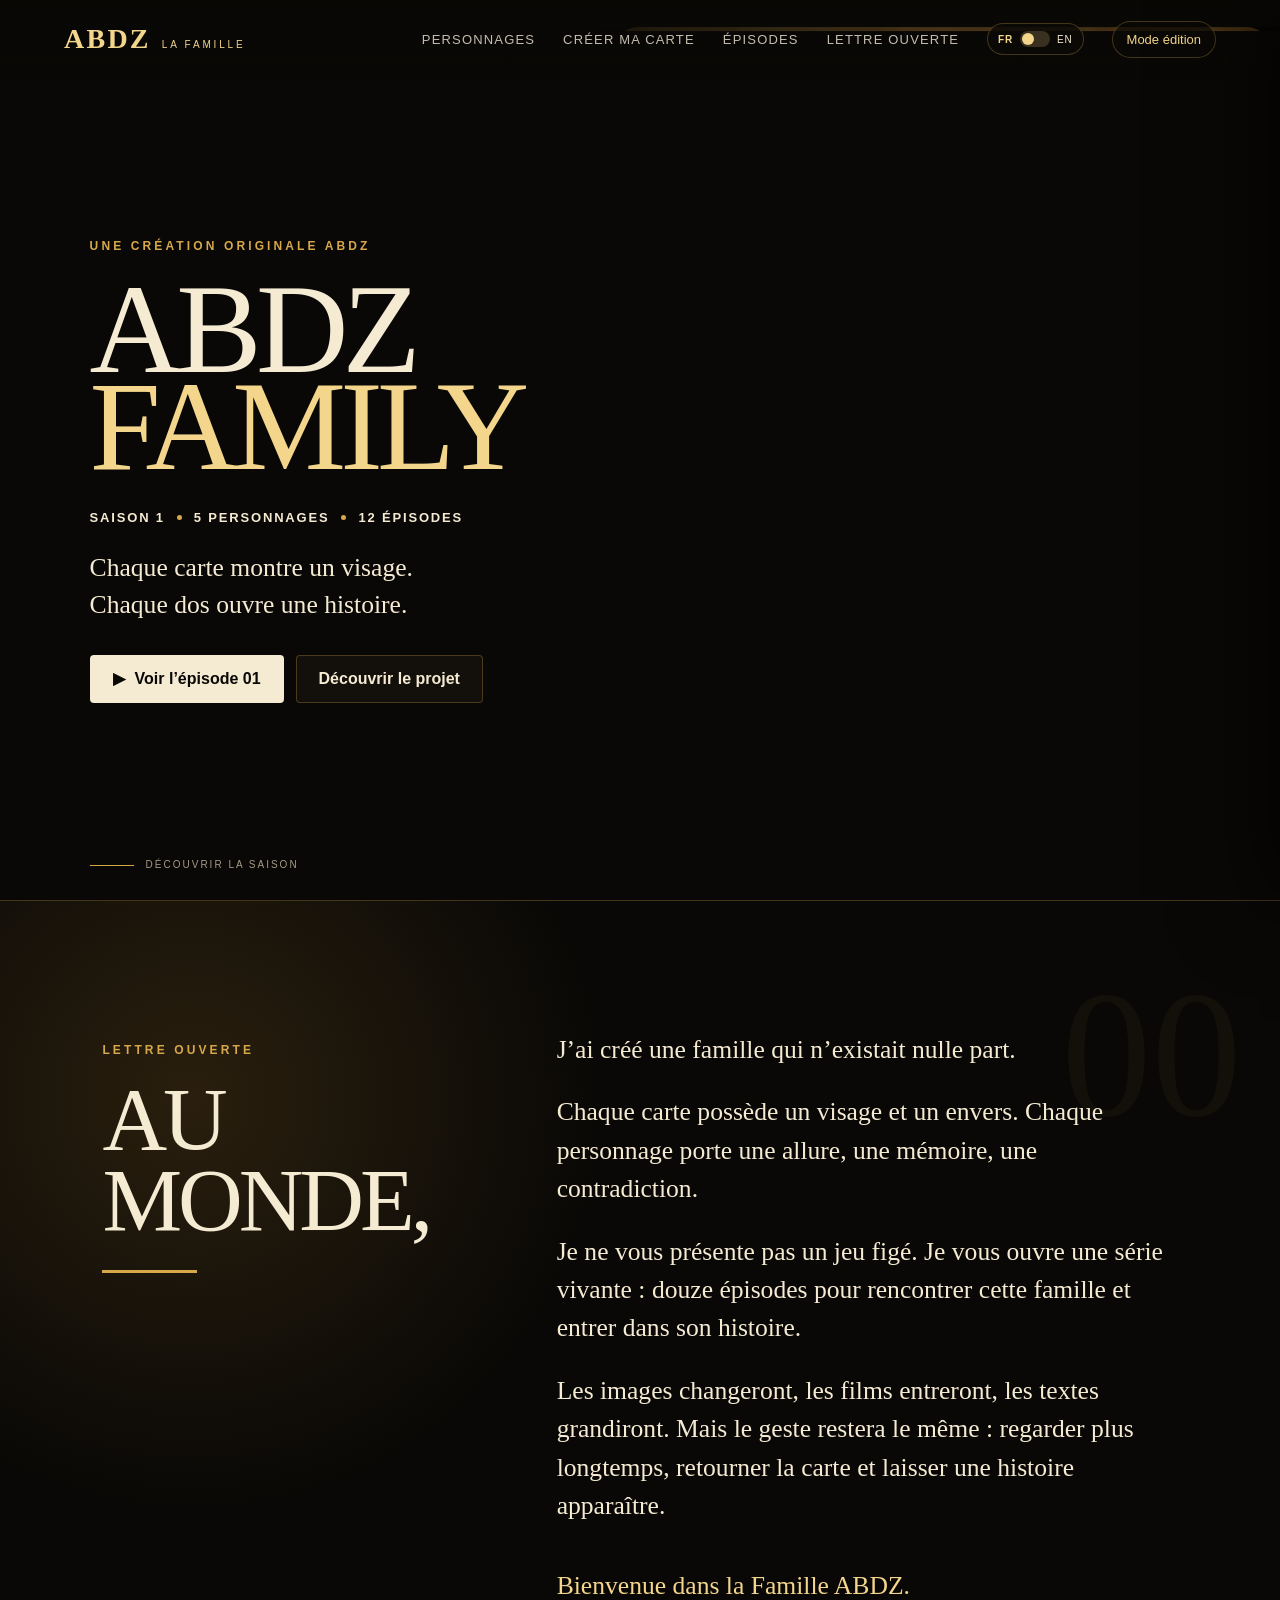
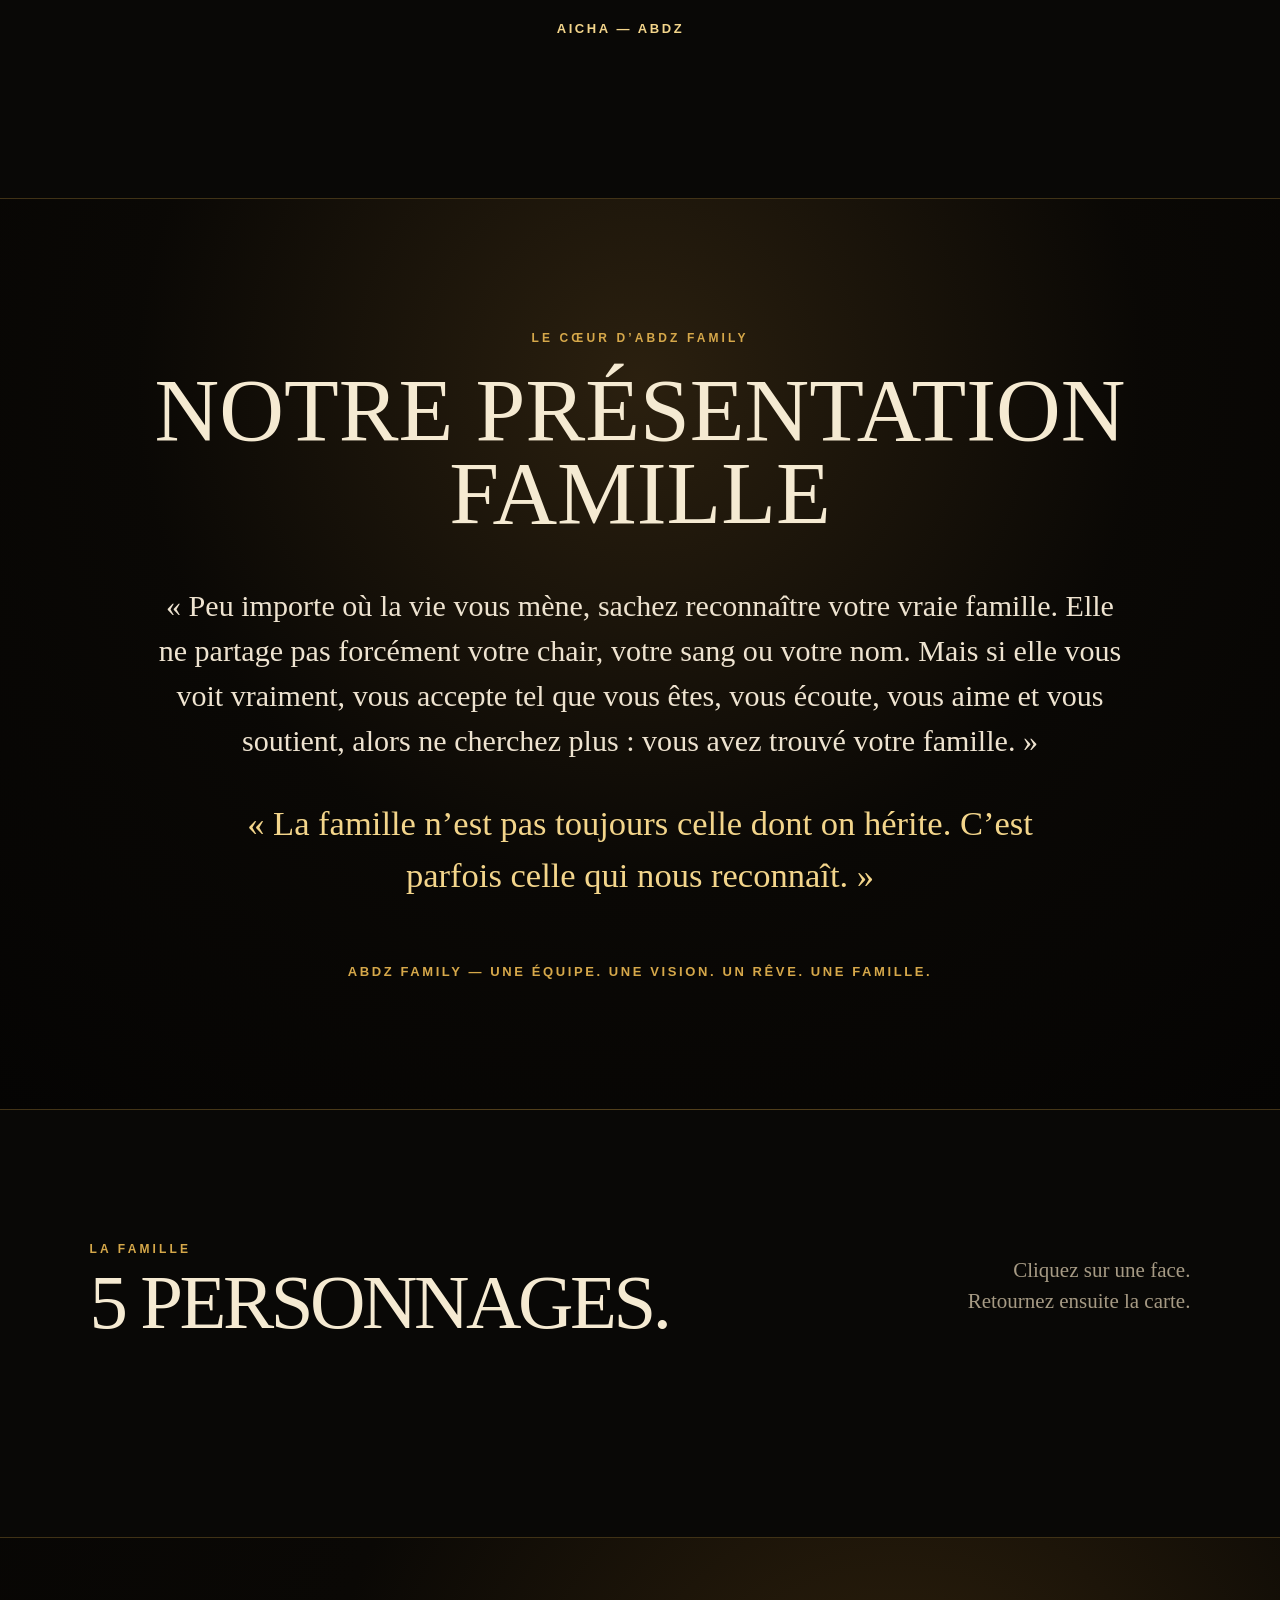
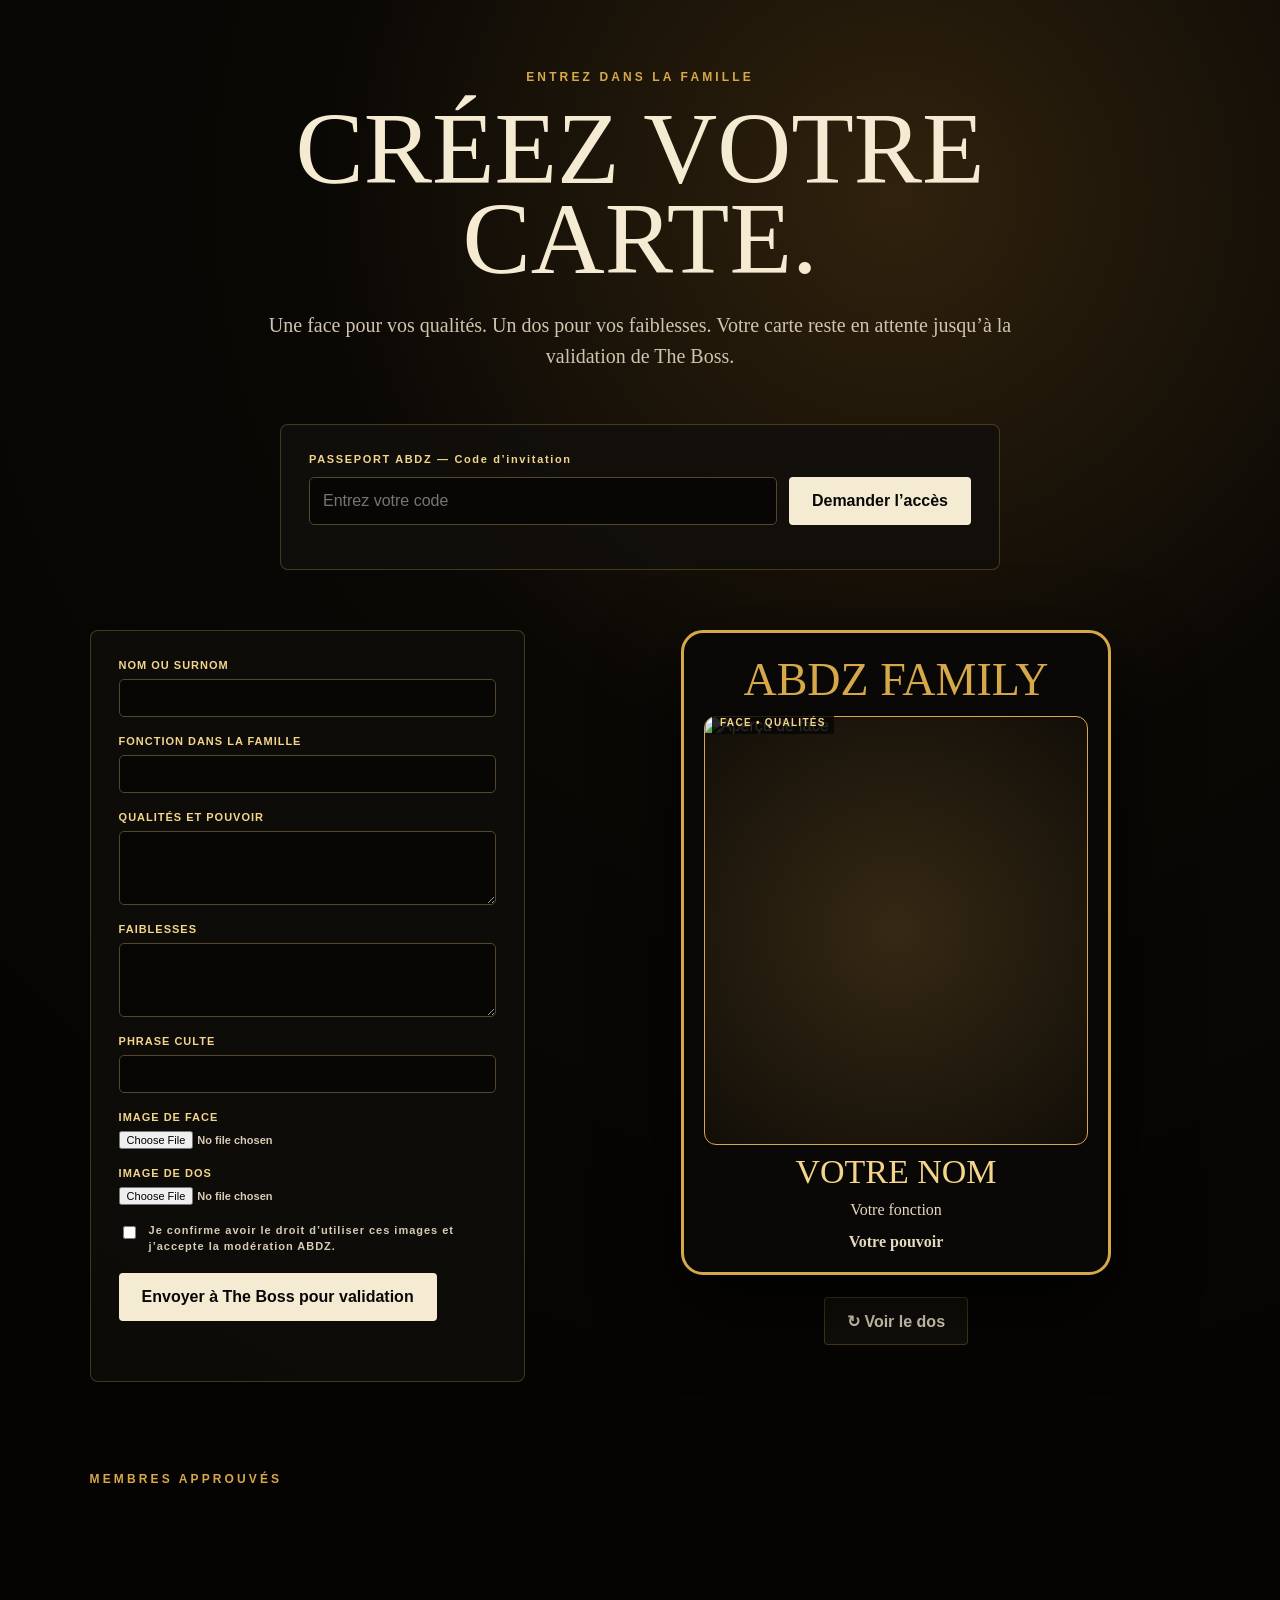
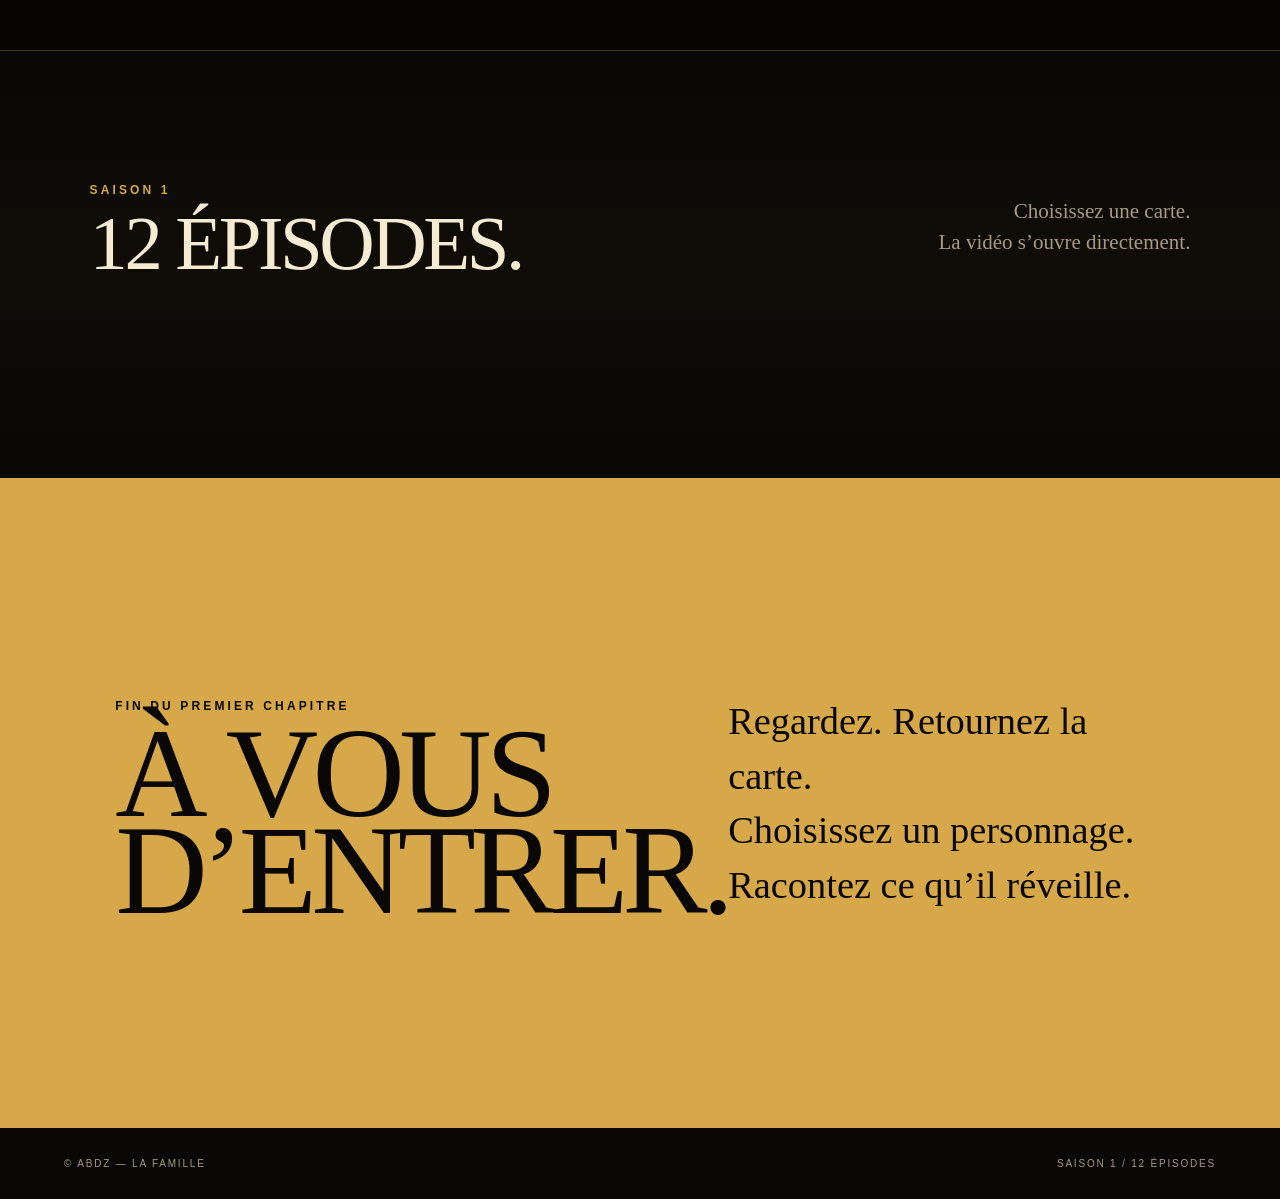
==== commit 52eb5855: "Corriger les fichiers ABDZ FAMILY" ====
--- a/abdz-family/index.html
+++ b/abdz-family/index.html
@@ -1,4 +1,4 @@
-�r�^�f��ئ{N�y�'vî���<!doctype html>
+<!doctype html>
 <html lang="fr">
 <head>
   <meta charset="utf-8">
--- a/abdz-family/systeme/styles.css
+++ b/abdz-family/systeme/styles.css
@@ -1,4 +1,4 @@
-�r�^�f��ئ{]ly�'vî���:root {
+:root {
   --black: #090806;
   --ink: #11100d;
   --gold: #d6a84a;
